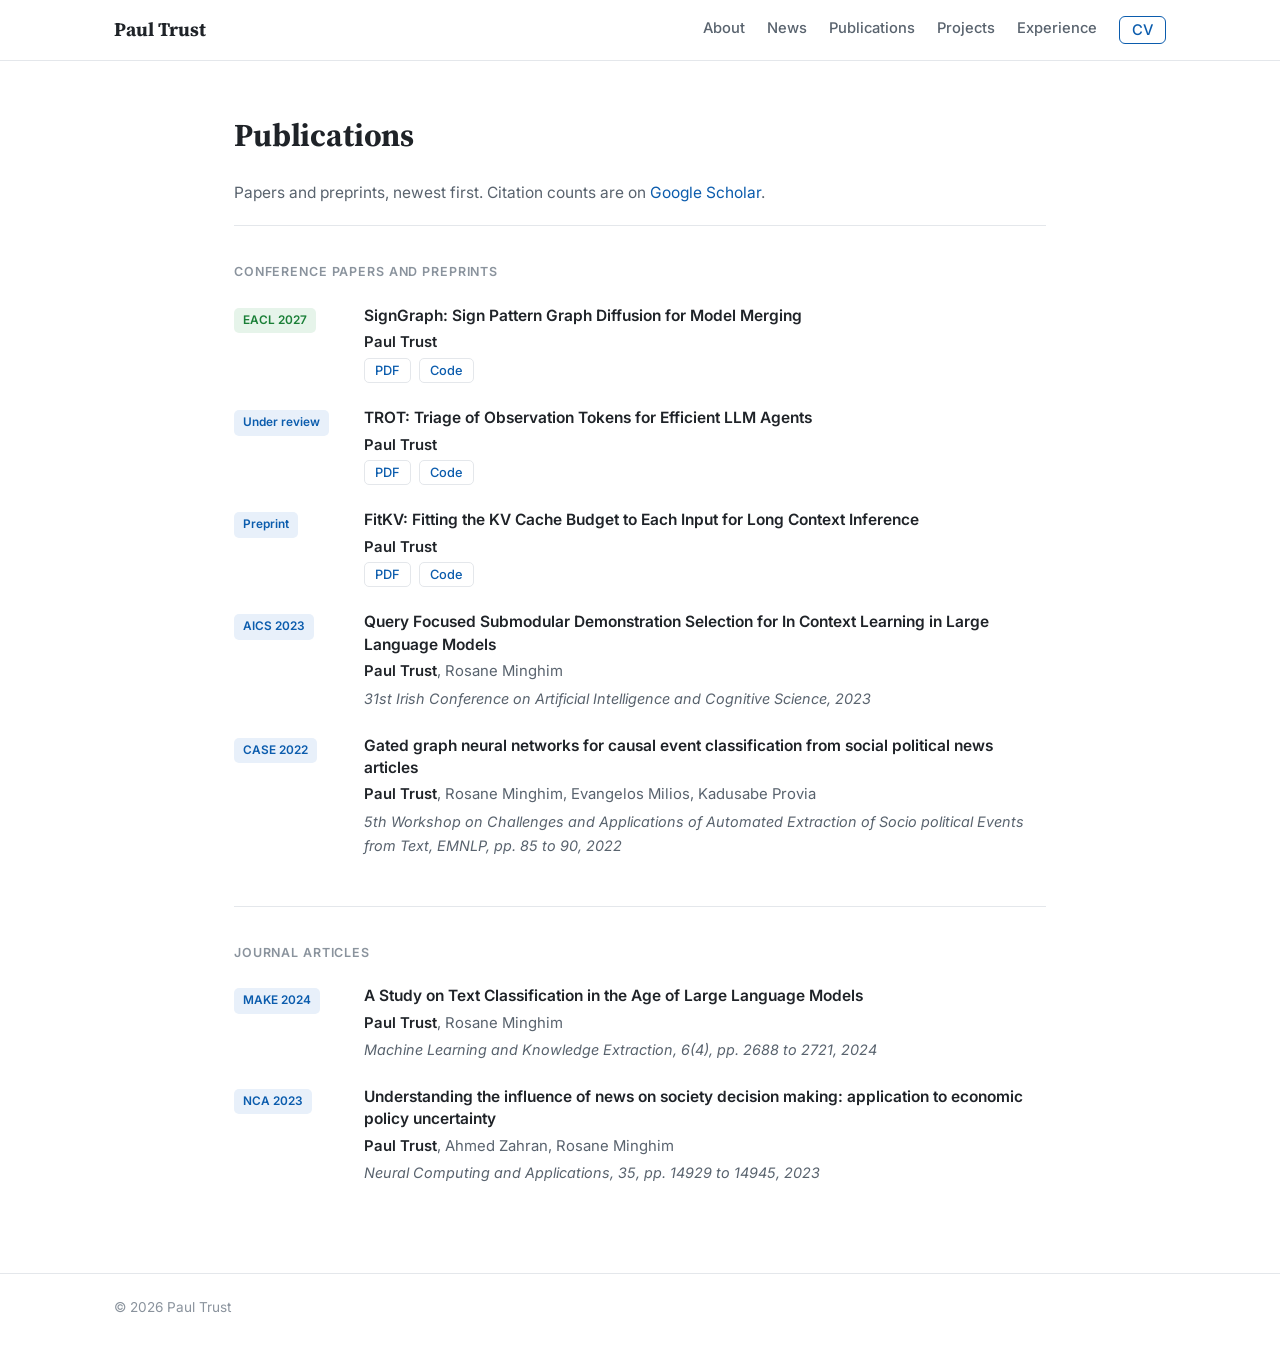
==== publications.html @ 4a5a0015 "Add personal research website Co-Authored-By: Claude Opus 5.5 <noreply@anthropic.com>" ====
<!doctype html>
<html lang="en">
<head>
<meta charset="utf-8">
<meta name="viewport" content="width=device-width, initial-scale=1">
<title>Publications | Paul Trust</title>
<meta name="description" content="Publications by Paul Trust, PhD.">
<link rel="preconnect" href="https://fonts.googleapis.com">
<link rel="preconnect" href="https://fonts.gstatic.com" crossorigin>
<link href="https://fonts.googleapis.com/css2?family=Inter:wght@400;500;600;700&family=Source+Serif+4:opsz,wght@8..60,600;8..60,700&display=swap" rel="stylesheet">
<link rel="stylesheet" href="style.css">
</head>
<body>

<header class="top">
  <div class="wrap top-inner">
    <a class="brand" href="index.html">Paul Trust</a>
    <nav class="menu">
      <a href="index.html#about">About</a>
      <a href="index.html#news">News</a>
      <a href="publications.html">Publications</a>
      <a href="index.html#projects">Projects</a>
      <a href="index.html#experience">Experience</a>
      <a class="menu-cv" target="_blank" rel="noopener" href="cv.pdf">CV</a>
    </nav>
  </div>
</header>

<div class="wrap" style="max-width:860px;padding-top:48px;padding-bottom:40px">
  <main class="content">

    <section class="page-head">
      <h2 style="font-size:2rem">Publications</h2>
      <p>Papers and preprints, newest first. Citation counts are on <a target="_blank" rel="noopener" href="https://scholar.google.com/scholar?q=author%3A%22Paul+Trust%22">Google Scholar</a>.</p>
    </section>

    <section>
      <h3>Conference papers and preprints</h3>
      <ol class="pubs">
        <li>
          <span class="venue-tag accept">EACL 2027</span>
          <div>
            <p class="pub-title">SignGraph: Sign Pattern Graph Diffusion for Model Merging</p>
            <p class="pub-authors"><strong>Paul Trust</strong></p>
            <p class="pub-links"><a target="_blank" rel="noopener" href="https://openreview.net/pdf?id=SV5VdwTd0q">PDF</a><a target="_blank" rel="noopener" href="https://github.com/paultrust26/signgraph">Code</a></p>
          </div>
        </li>
        <li>
          <span class="venue-tag">Under review</span>
          <div>
            <p class="pub-title">TROT: Triage of Observation Tokens for Efficient LLM Agents</p>
            <p class="pub-authors"><strong>Paul Trust</strong></p>
            <p class="pub-links"><a target="_blank" rel="noopener" href="https://openreview.net/pdf?id=OgkJ87Gu35">PDF</a><a target="_blank" rel="noopener" href="https://github.com/paultrust26/TROT">Code</a></p>
          </div>
        </li>
        <li>
          <span class="venue-tag">Preprint</span>
          <div>
            <p class="pub-title">FitKV: Fitting the KV Cache Budget to Each Input for Long Context Inference</p>
            <p class="pub-authors"><strong>Paul Trust</strong></p>
            <p class="pub-links"><a target="_blank" rel="noopener" href="papers/fitkv.pdf">PDF</a><a target="_blank" rel="noopener" href="https://github.com/paultrust26/FitKV">Code</a></p>
          </div>
        </li>
        <li>
          <span class="venue-tag">AICS 2023</span>
          <div>
            <p class="pub-title">Query Focused Submodular Demonstration Selection for In Context Learning in Large Language Models</p>
            <p class="pub-authors"><strong>Paul Trust</strong>, Rosane Minghim</p>
            <p class="pub-venue">31st Irish Conference on Artificial Intelligence and Cognitive Science, 2023</p>
          </div>
        </li>
        <li>
          <span class="venue-tag">CASE 2022</span>
          <div>
            <p class="pub-title">Gated graph neural networks for causal event classification from social political news articles</p>
            <p class="pub-authors"><strong>Paul Trust</strong>, Rosane Minghim, Evangelos Milios, Kadusabe Provia</p>
            <p class="pub-venue">5th Workshop on Challenges and Applications of Automated Extraction of Socio political Events from Text, EMNLP, pp. 85 to 90, 2022</p>
          </div>
        </li>
      </ol>
    </section>

    <section>
      <h3>Journal articles</h3>
      <ol class="pubs">
        <li>
          <span class="venue-tag">MAKE 2024</span>
          <div>
            <p class="pub-title">A Study on Text Classification in the Age of Large Language Models</p>
            <p class="pub-authors"><strong>Paul Trust</strong>, Rosane Minghim</p>
            <p class="pub-venue">Machine Learning and Knowledge Extraction, 6(4), pp. 2688 to 2721, 2024</p>
          </div>
        </li>
        <li>
          <span class="venue-tag">NCA 2023</span>
          <div>
            <p class="pub-title">Understanding the influence of news on society decision making: application to economic policy uncertainty</p>
            <p class="pub-authors"><strong>Paul Trust</strong>, Ahmed Zahran, Rosane Minghim</p>
            <p class="pub-venue">Neural Computing and Applications, 35, pp. 14929 to 14945, 2023</p>
          </div>
        </li>
      </ol>
    </section>

  </main>
</div>

<footer class="foot">
  <div class="wrap">&copy; 2026 Paul Trust</div>
</footer>

</body>
</html>
---- style.css ----
:root {
  --bg: #ffffff;
  --surface: #f7f8fa;
  --text: #1f2328;
  --muted: #59636e;
  --faint: #8a939d;
  --accent: #0b5cad;
  --accent-soft: #e8f0fa;
  --ok: #1a7f37;
  --ok-soft: #e6f4ea;
  --rule: #e4e7eb;
}
@media (prefers-color-scheme: dark) {
  :root:not([data-theme="light"]) {
    --bg: #0f1115;
    --surface: #171a20;
    --text: #e6e8eb;
    --muted: #a3acb6;
    --faint: #7c8590;
    --accent: #79b0ff;
    --accent-soft: #1a2638;
    --ok: #5fd37c;
    --ok-soft: #15291c;
    --rule: #272b33;
  }
}
:root[data-theme="dark"] {
  --bg: #0f1115;
  --surface: #171a20;
  --text: #e6e8eb;
  --muted: #a3acb6;
  --faint: #7c8590;
  --accent: #79b0ff;
  --accent-soft: #1a2638;
  --ok: #5fd37c;
  --ok-soft: #15291c;
  --rule: #272b33;
}

* { box-sizing: border-box; }
html { scroll-behavior: smooth; scroll-padding-top: 72px; }
body {
  margin: 0;
  background: var(--bg);
  color: var(--text);
  font-family: Inter, system-ui, -apple-system, "Segoe UI", Roboto, Arial, sans-serif;
  font-size: 15.5px;
  line-height: 1.65;
  -webkit-font-smoothing: antialiased;
}
a { color: var(--accent); text-decoration: none; }
a:hover { text-decoration: underline; text-underline-offset: 2px; }
p { margin: 0 0 12px; }
ul, ol { margin: 0; padding: 0; list-style: none; }

.wrap { max-width: 1100px; margin: 0 auto; padding: 0 24px; }

/* top bar */
.top {
  position: sticky;
  top: 0;
  z-index: 10;
  background: color-mix(in srgb, var(--bg) 92%, transparent);
  backdrop-filter: blur(8px);
  border-bottom: 1px solid var(--rule);
}
.top-inner {
  display: flex;
  flex-wrap: wrap;
  justify-content: space-between;
  align-items: center;
  gap: 8px 24px;
  min-height: 60px;
  padding-top: 10px;
  padding-bottom: 10px;
}
.brand {
  font-family: "Source Serif 4", Georgia, serif;
  font-weight: 700;
  font-size: 1.2rem;
  color: var(--text);
}
.brand:hover { text-decoration: none; }
.menu { display: flex; flex-wrap: wrap; gap: 4px 22px; font-size: 0.92rem; font-weight: 500; }
.menu a { color: var(--muted); }
.menu a:hover { color: var(--accent); text-decoration: none; }
.menu .menu-cv {
  color: var(--accent);
  border: 1px solid var(--accent);
  border-radius: 6px;
  padding: 1px 12px;
}
.menu .menu-cv:hover { background: var(--accent); color: var(--bg); }

/* two column layout */
.layout {
  display: grid;
  grid-template-columns: 260px minmax(0, 1fr);
  gap: 56px;
  padding-top: 48px;
  padding-bottom: 40px;
}
.profile { position: sticky; top: 96px; align-self: start; }
.photo {
  display: block;
  width: 200px;
  height: 200px;
  border-radius: 50%;
  object-fit: cover;
  border: 1px solid var(--rule);
  margin-bottom: 20px;
}
.profile h1 {
  font-family: "Source Serif 4", Georgia, serif;
  font-size: 1.75rem;
  line-height: 1.2;
  margin: 0 0 8px;
}
.profile-role { font-weight: 600; margin: 0; }
.profile-org { margin: 0; color: var(--muted); }
.profile-loc { margin: 0 0 18px; color: var(--faint); font-size: 0.92rem; }
.profile-links {
  border-top: 1px solid var(--rule);
  padding-top: 14px;
  font-size: 0.92rem;
}
.profile-links li { padding: 3px 0; word-break: break-word; }

/* sections */
.content section { padding-bottom: 36px; margin-bottom: 36px; border-bottom: 1px solid var(--rule); }
.content section:last-child { border-bottom: none; margin-bottom: 0; }
h2 {
  font-family: "Source Serif 4", Georgia, serif;
  font-size: 1.5rem;
  font-weight: 700;
  margin: 0 0 18px;
  letter-spacing: -0.005em;
}
h3 {
  font-size: 0.78rem;
  font-weight: 600;
  text-transform: uppercase;
  letter-spacing: 0.07em;
  color: var(--faint);
  margin: 0 0 10px;
}
#about p { max-width: 70ch; }

.interests {
  display: grid;
  grid-template-columns: 1fr 1fr;
  gap: 24px;
  margin-top: 22px;
  padding: 18px 20px;
  background: var(--surface);
  border: 1px solid var(--rule);
  border-radius: 10px;
}
.interests li { padding: 2px 0; font-size: 0.94rem; }
.interests ul:not(.edu) li::before { content: "\2022"; color: var(--accent); margin-right: 8px; }
.edu li { display: flex; flex-direction: column; margin-bottom: 6px; }
.edu span { color: var(--muted); font-size: 0.9rem; }

/* news */
.news li {
  display: grid;
  grid-template-columns: 56px 1fr;
  gap: 16px;
  padding: 9px 0;
  border-bottom: 1px solid var(--rule);
  font-size: 0.95rem;
}
.news li:last-child { border-bottom: none; }
.news .date { color: var(--faint); font-variant-numeric: tabular-nums; font-weight: 500; }
.pill {
  display: inline-block;
  font-size: 0.72rem;
  font-weight: 600;
  text-transform: uppercase;
  letter-spacing: 0.05em;
  padding: 1px 8px;
  border-radius: 4px;
  margin-right: 6px;
  vertical-align: 1px;
}
.pill-accept { background: var(--ok-soft); color: var(--ok); }

/* publications */
.pubs li {
  display: grid;
  grid-template-columns: 112px 1fr;
  gap: 18px;
  padding: 12px 0;
}
.venue-tag {
  align-self: start;
  justify-self: start;
  margin-top: 3px;
  font-size: 0.74rem;
  font-weight: 600;
  padding: 3px 9px;
  border-radius: 5px;
  background: var(--accent-soft);
  color: var(--accent);
  white-space: nowrap;
}
.venue-tag.accept { background: var(--ok-soft); color: var(--ok); }
.pub-title { font-weight: 600; margin: 0 0 3px; line-height: 1.45; }
.pub-authors { color: var(--muted); font-size: 0.93rem; margin: 0 0 3px; }
.pub-authors strong { color: var(--text); font-weight: 600; }
.pub-venue { color: var(--muted); font-size: 0.9rem; font-style: italic; margin: 0; }
.pub-links { margin: 0; display: flex; gap: 8px; }
.pub-links a {
  font-size: 0.8rem;
  font-weight: 500;
  border: 1px solid var(--rule);
  border-radius: 5px;
  padding: 1px 10px;
}
.pub-links a:hover { border-color: var(--accent); text-decoration: none; }
.more { margin: 14px 0 0; font-size: 0.93rem; font-weight: 500; }
.sep { color: var(--rule); margin: 0 8px; }

/* projects */
.group { margin-bottom: 22px; }
.group:last-child { margin-bottom: 0; }
.cards { display: grid; grid-template-columns: repeat(auto-fill, minmax(250px, 1fr)); gap: 12px; }
a.card {
  display: flex;
  flex-direction: column;
  gap: 6px;
  padding: 16px 18px;
  border: 1px solid var(--rule);
  border-radius: 10px;
  background: var(--surface);
  color: var(--text);
  transition: border-color 0.15s, transform 0.15s;
}
a.card:hover { border-color: var(--accent); transform: translateY(-1px); text-decoration: none; }
.card-name { font-weight: 650; font-size: 1.02rem; }
.card-desc { font-size: 0.9rem; color: var(--muted); line-height: 1.5; flex: 1; }
.card-link { font-size: 0.8rem; color: var(--accent); }

/* experience */
.timeline li {
  display: grid;
  grid-template-columns: 112px 1fr;
  gap: 18px;
  padding: 7px 0;
  font-size: 0.95rem;
}
.t-when { color: var(--faint); font-variant-numeric: tabular-nums; font-size: 0.88rem; padding-top: 1px; }

.foot { border-top: 1px solid var(--rule); padding: 22px 0 30px; color: var(--faint); font-size: 0.85rem; }

/* publications page */
.page-head { padding-bottom: 8px !important; }
.page-head p { color: var(--muted); }

@media (max-width: 860px) {
  .layout { grid-template-columns: 1fr; gap: 32px; padding-top: 32px; }
  .profile { position: static; text-align: center; }
  .photo { width: 150px; height: 150px; margin: 0 auto 16px; }
  .profile-links { display: flex; flex-wrap: wrap; justify-content: center; gap: 4px 16px; }
}
@media (max-width: 560px) {
  .wrap { padding: 0 16px; }
  .menu { gap: 2px 14px; }
  .interests { grid-template-columns: 1fr; }
  .pubs li, .timeline li { grid-template-columns: 1fr; gap: 4px; }
  .news li { grid-template-columns: 44px 1fr; gap: 10px; }
}
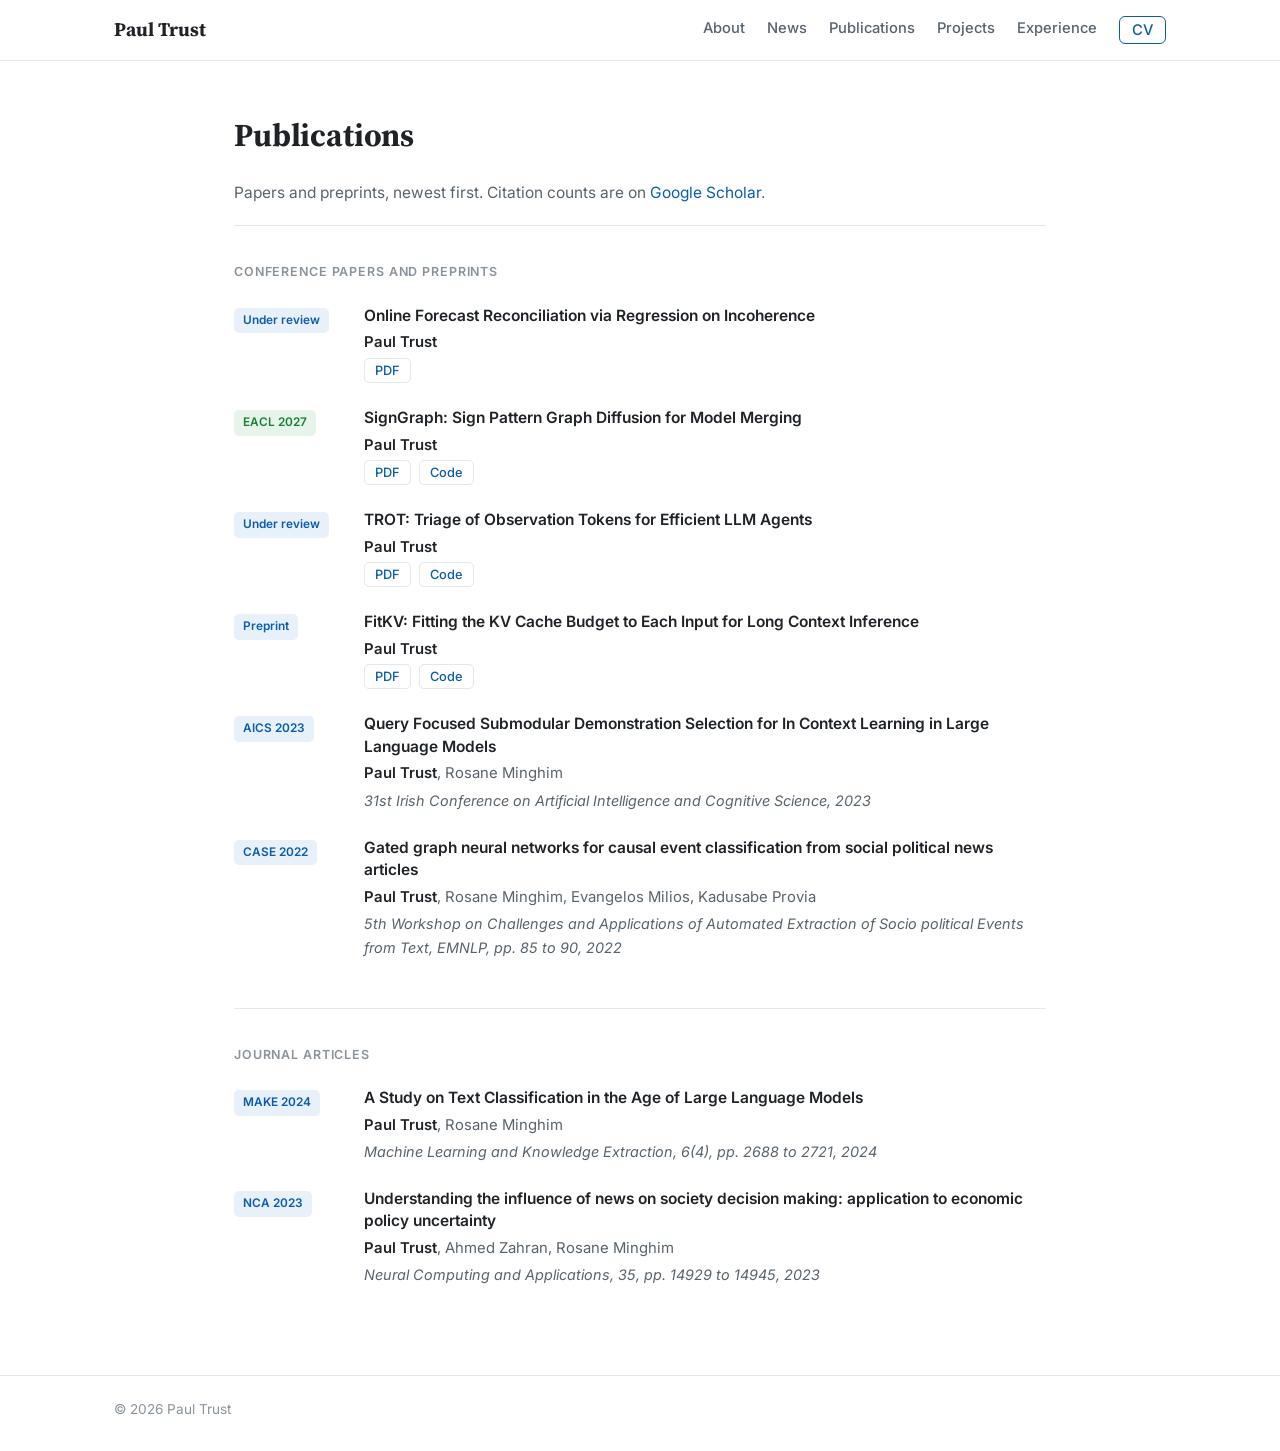
==== commit 4ac557ca: "List OIR paper on publications pages Co-Authored-By: Claude Haiku 5.5 <noreply@anthropic.com>" ====
--- a/publications.html
+++ b/publications.html
@@ -37,6 +37,14 @@
     <section>
       <h3>Conference papers and preprints</h3>
       <ol class="pubs">
+        <li>
+          <span class="venue-tag">Under review</span>
+          <div>
+            <p class="pub-title">Online Forecast Reconciliation via Regression on Incoherence</p>
+            <p class="pub-authors"><strong>Paul Trust</strong></p>
+            <p class="pub-links"><a target="_blank" rel="noopener" href="papers/omdr.pdf">PDF</a></p>
+          </div>
+        </li>
         <li>
           <span class="venue-tag accept">EACL 2027</span>
           <div>
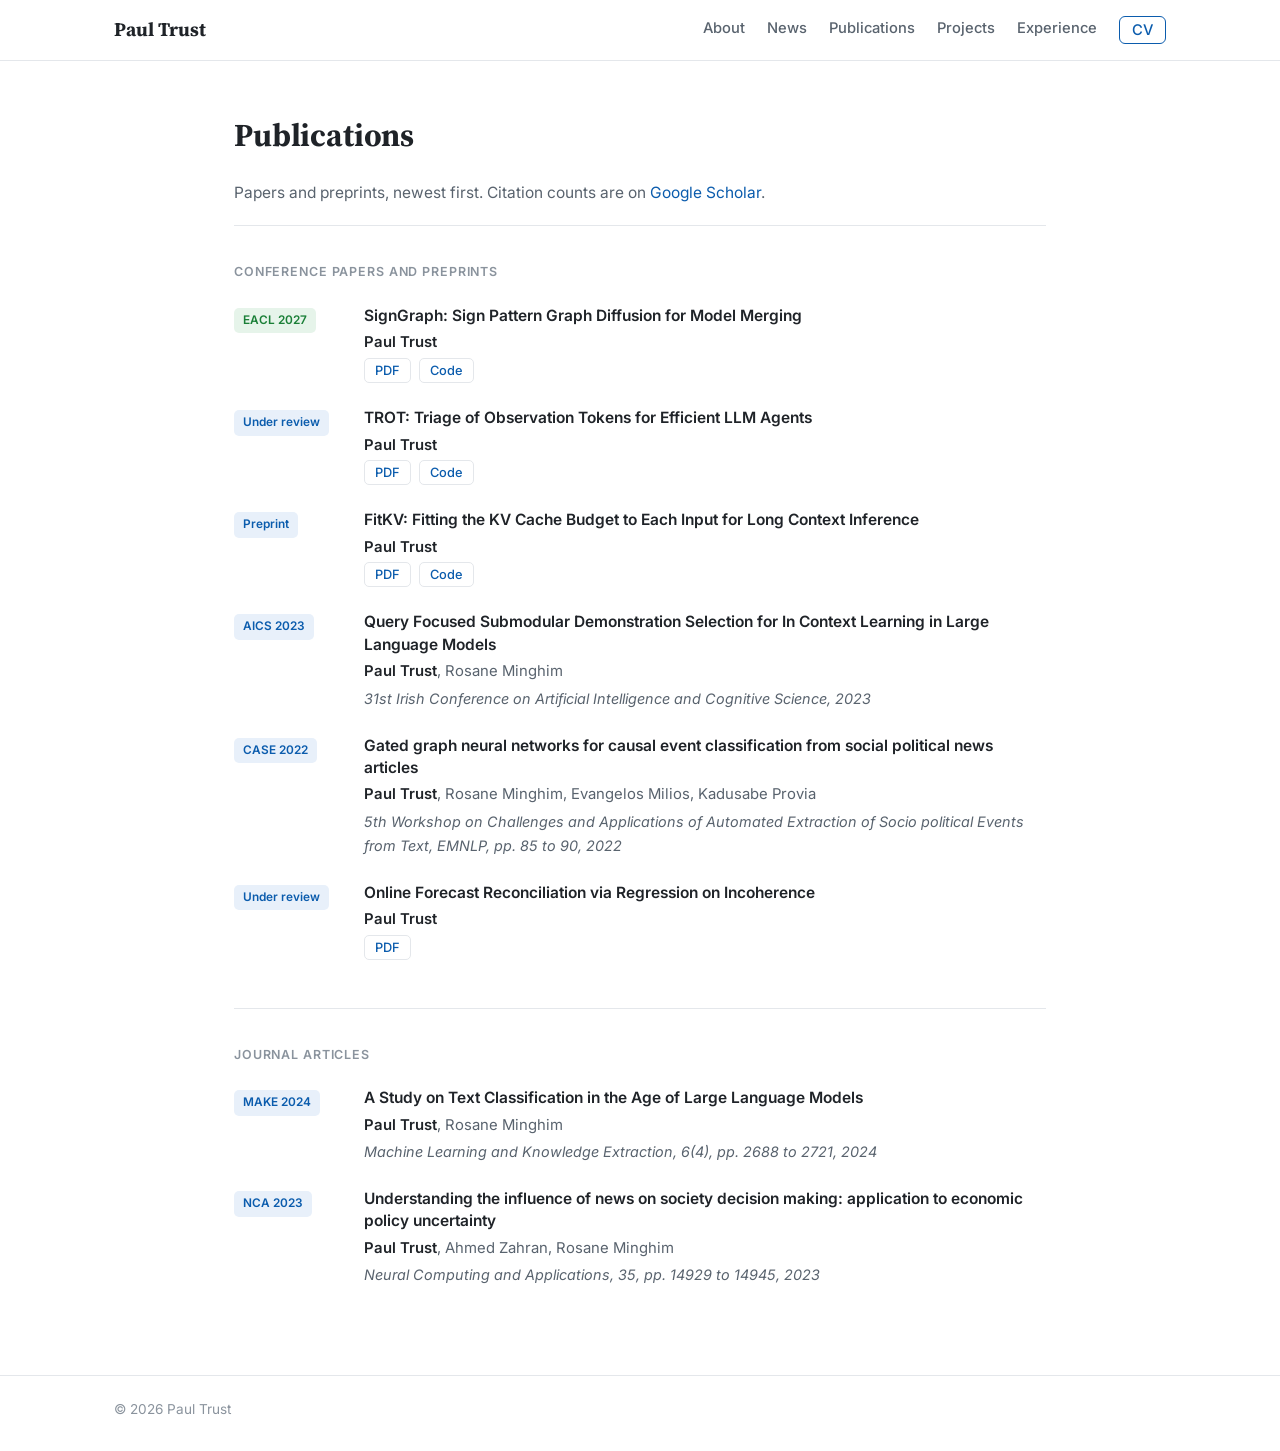
==== commit 42accdee: "Move OIR paper to end of publication lists Co-Authored-By: Claude Haiku 5.5 <noreply@anthropic.com>" ====
--- a/publications.html
+++ b/publications.html
@@ -38,14 +38,6 @@
       <h3>Conference papers and preprints</h3>
       <ol class="pubs">
         <li>
-          <span class="venue-tag">Under review</span>
-          <div>
-            <p class="pub-title">Online Forecast Reconciliation via Regression on Incoherence</p>
-            <p class="pub-authors"><strong>Paul Trust</strong></p>
-            <p class="pub-links"><a target="_blank" rel="noopener" href="papers/omdr.pdf">PDF</a></p>
-          </div>
-        </li>
-        <li>
           <span class="venue-tag accept">EACL 2027</span>
           <div>
             <p class="pub-title">SignGraph: Sign Pattern Graph Diffusion for Model Merging</p>
@@ -85,7 +77,15 @@
             <p class="pub-venue">5th Workshop on Challenges and Applications of Automated Extraction of Socio political Events from Text, EMNLP, pp. 85 to 90, 2022</p>
           </div>
         </li>
-      </ol>
+              <li>
+          <span class="venue-tag">Under review</span>
+          <div>
+            <p class="pub-title">Online Forecast Reconciliation via Regression on Incoherence</p>
+            <p class="pub-authors"><strong>Paul Trust</strong></p>
+            <p class="pub-links"><a target="_blank" rel="noopener" href="papers/omdr.pdf">PDF</a></p>
+          </div>
+        </li>
+</ol>
     </section>
 
     <section>
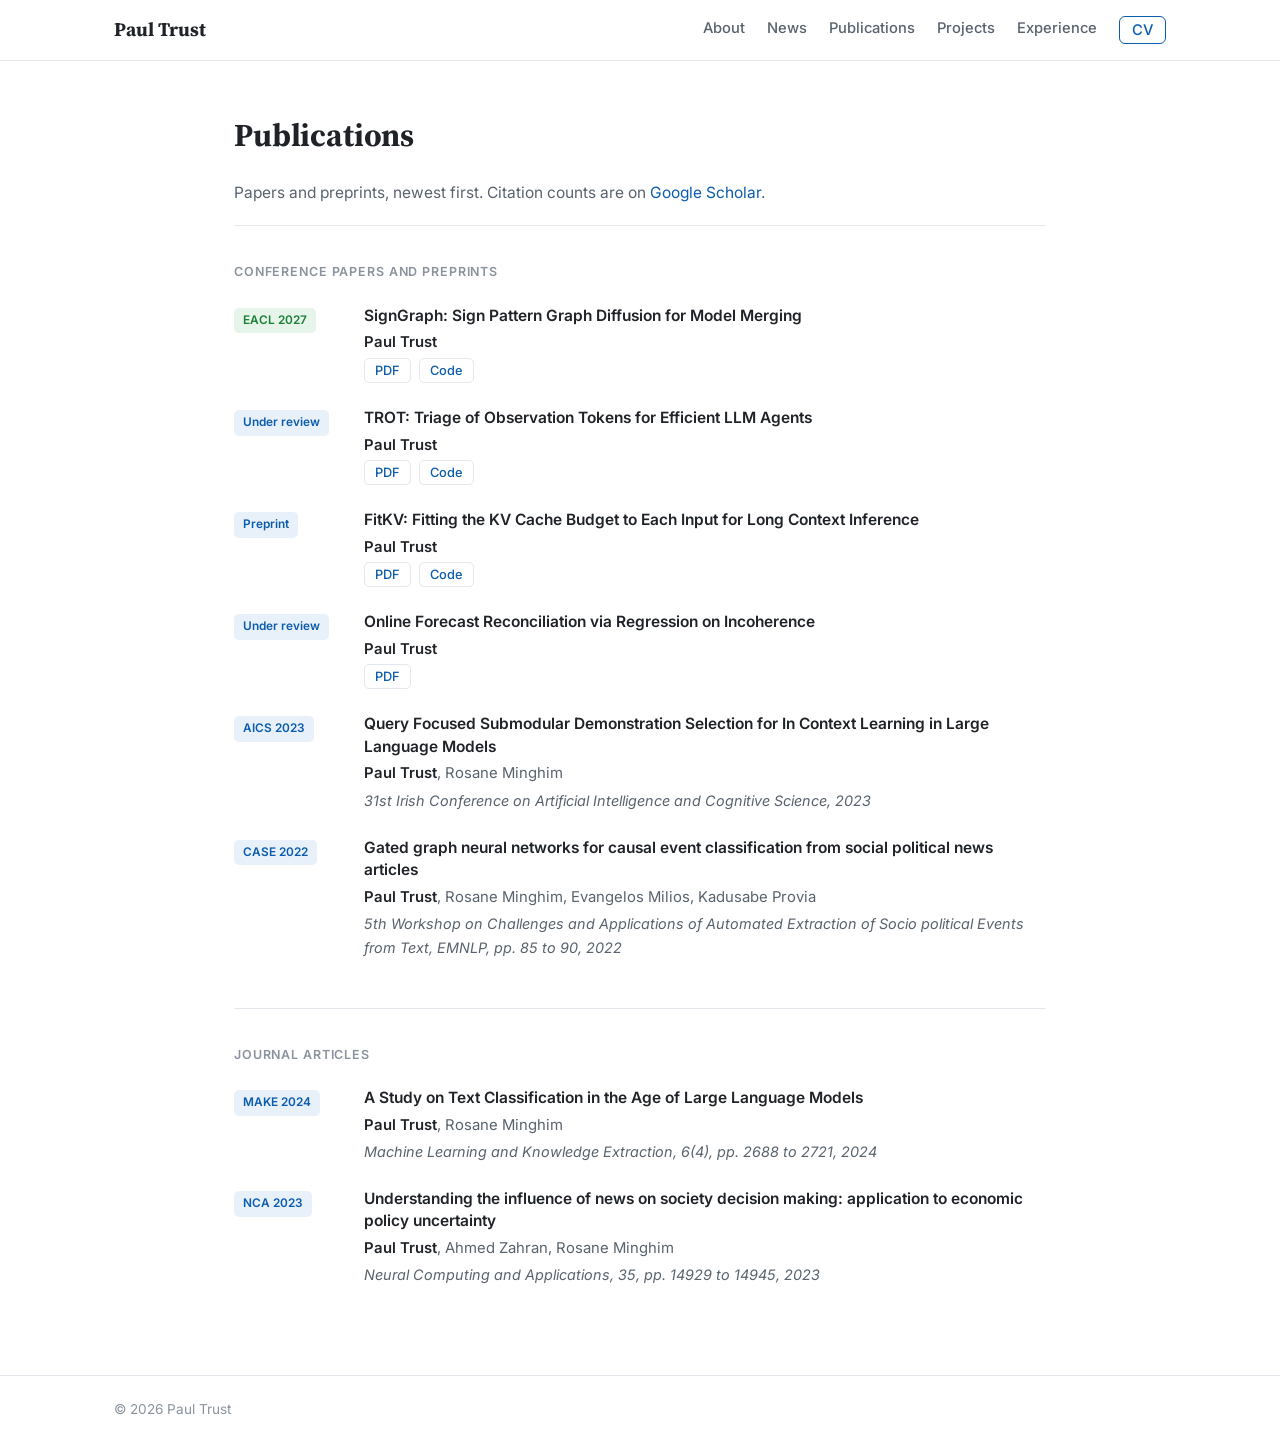
==== commit b1d71fb3: "Place OIR paper right after FitKV Co-Authored-By: Claude Haiku 5.5 <noreply@anthropic.com>" ====
--- a/publications.html
+++ b/publications.html
@@ -62,6 +62,14 @@
           </div>
         </li>
         <li>
+          <span class="venue-tag">Under review</span>
+          <div>
+            <p class="pub-title">Online Forecast Reconciliation via Regression on Incoherence</p>
+            <p class="pub-authors"><strong>Paul Trust</strong></p>
+            <p class="pub-links"><a target="_blank" rel="noopener" href="papers/omdr.pdf">PDF</a></p>
+          </div>
+        </li>
+        <li>
           <span class="venue-tag">AICS 2023</span>
           <div>
             <p class="pub-title">Query Focused Submodular Demonstration Selection for In Context Learning in Large Language Models</p>
@@ -77,15 +85,7 @@
             <p class="pub-venue">5th Workshop on Challenges and Applications of Automated Extraction of Socio political Events from Text, EMNLP, pp. 85 to 90, 2022</p>
           </div>
         </li>
-              <li>
-          <span class="venue-tag">Under review</span>
-          <div>
-            <p class="pub-title">Online Forecast Reconciliation via Regression on Incoherence</p>
-            <p class="pub-authors"><strong>Paul Trust</strong></p>
-            <p class="pub-links"><a target="_blank" rel="noopener" href="papers/omdr.pdf">PDF</a></p>
-          </div>
-        </li>
-</ol>
+      </ol>
     </section>
 
     <section>
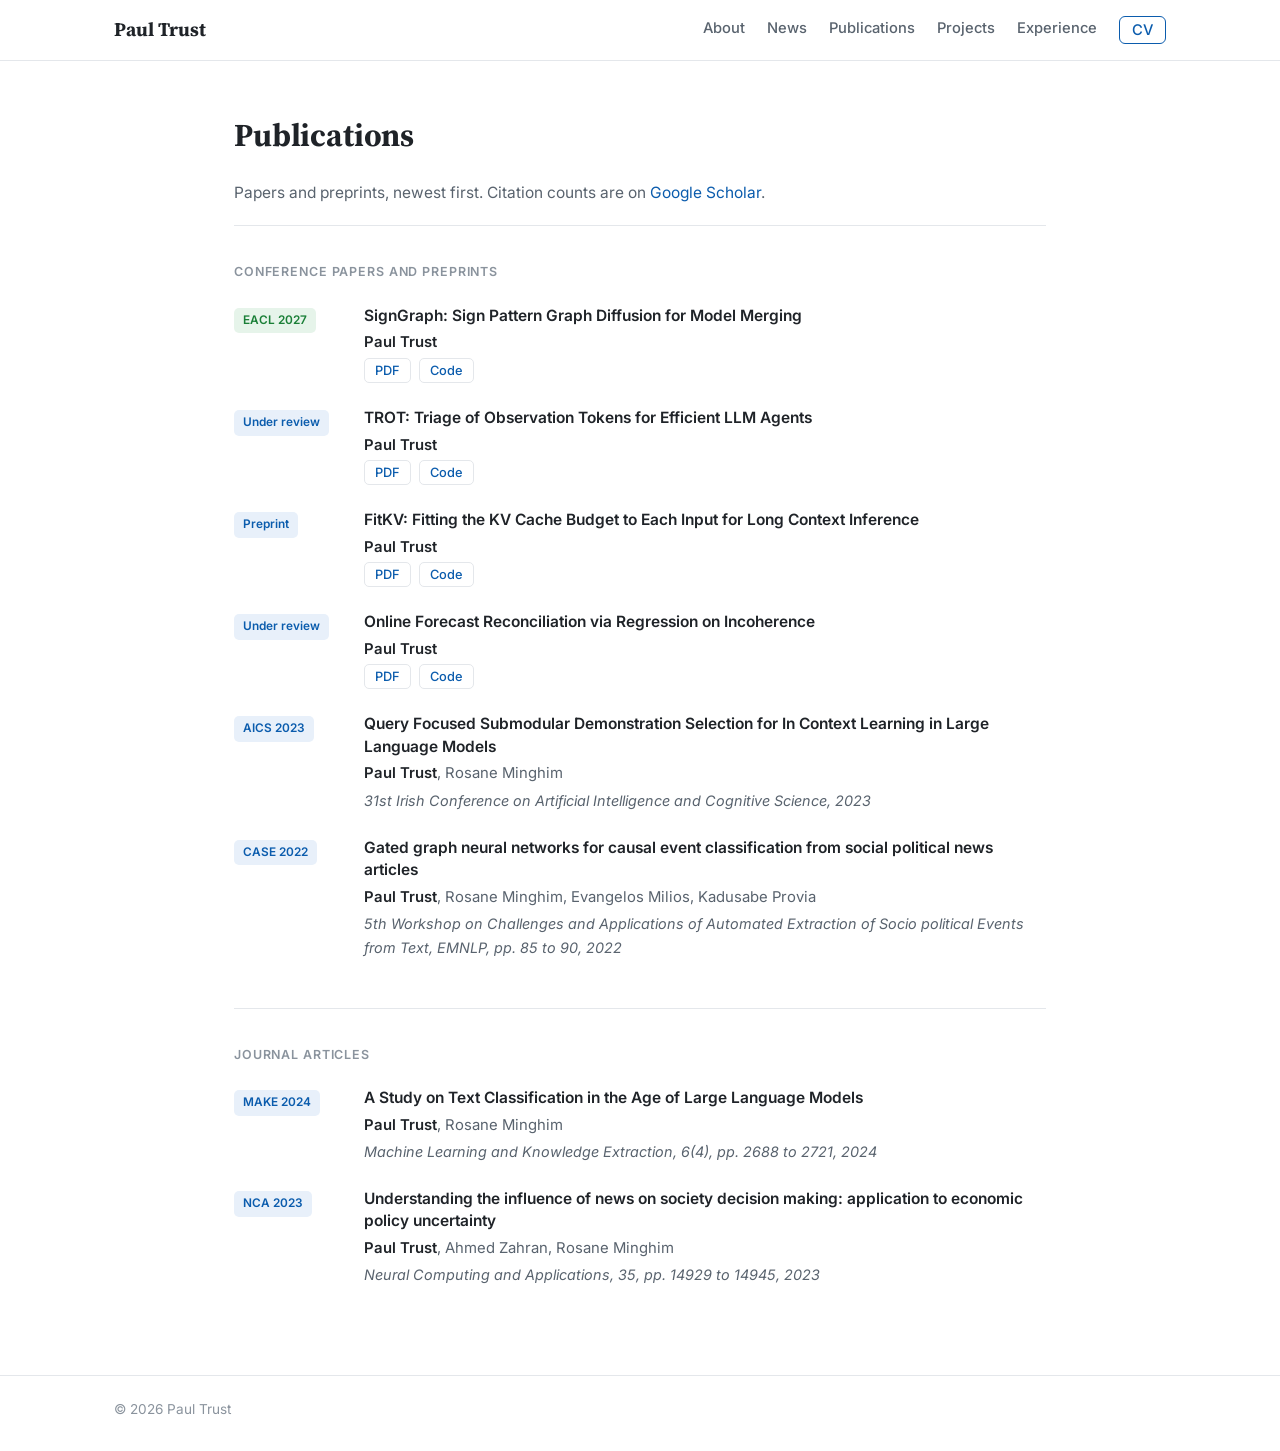
==== commit 9121636b: "Place OIR paper after FitKV and link its code" ====
--- a/publications.html
+++ b/publications.html
@@ -66,7 +66,7 @@
           <div>
             <p class="pub-title">Online Forecast Reconciliation via Regression on Incoherence</p>
             <p class="pub-authors"><strong>Paul Trust</strong></p>
-            <p class="pub-links"><a target="_blank" rel="noopener" href="papers/omdr.pdf">PDF</a></p>
+            <p class="pub-links"><a target="_blank" rel="noopener" href="papers/omdr.pdf">PDF</a><a target="_blank" rel="noopener" href="https://github.com/paultrust26/OIR">Code</a></p>
           </div>
         </li>
         <li>
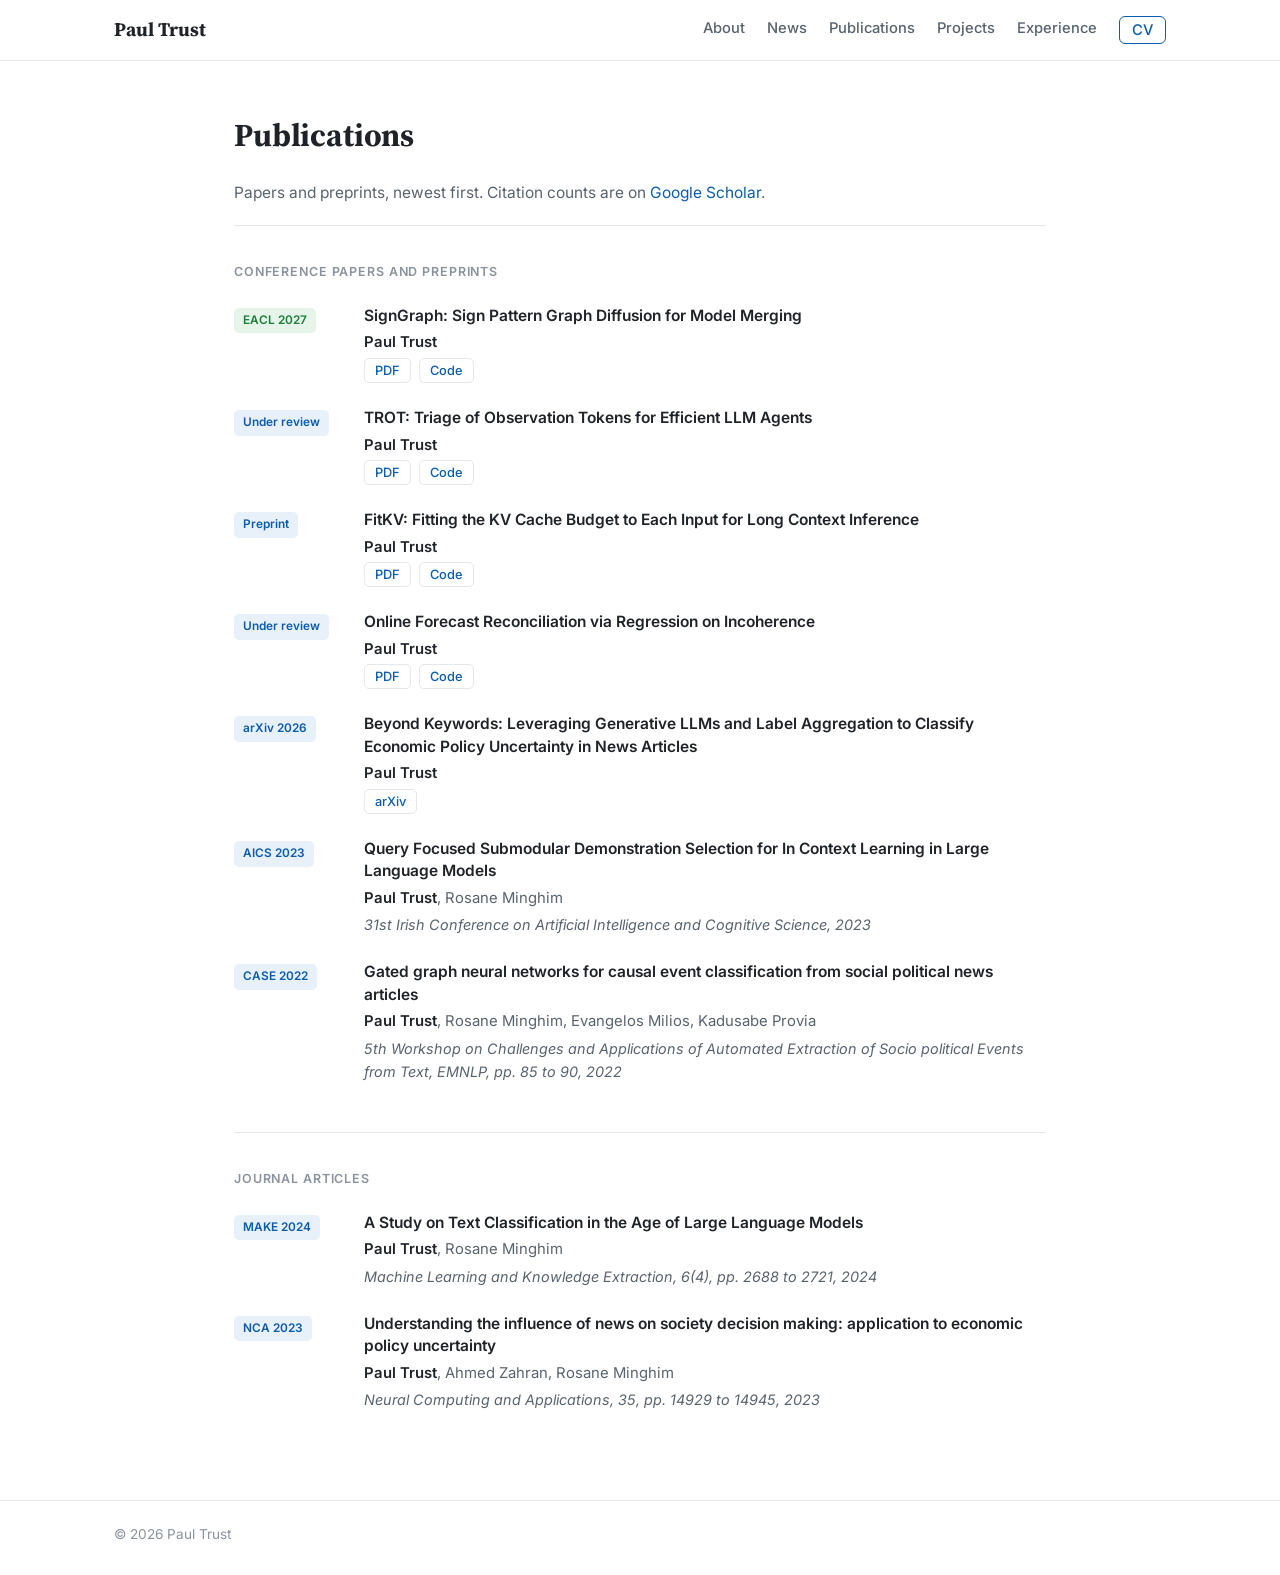
==== commit 3b98c260: "Add Beyond Keywords arXiv paper to publications" ====
--- a/publications.html
+++ b/publications.html
@@ -70,6 +70,14 @@
           </div>
         </li>
         <li>
+          <span class="venue-tag">arXiv 2026</span>
+          <div>
+            <p class="pub-title">Beyond Keywords: Leveraging Generative LLMs and Label Aggregation to Classify Economic Policy Uncertainty in News Articles</p>
+            <p class="pub-authors"><strong>Paul Trust</strong></p>
+            <p class="pub-links"><a target="_blank" rel="noopener" href="https://arxiv.org/abs/2609.35856">arXiv</a></p>
+          </div>
+        </li>
+        <li>
           <span class="venue-tag">AICS 2023</span>
           <div>
             <p class="pub-title">Query Focused Submodular Demonstration Selection for In Context Learning in Large Language Models</p>
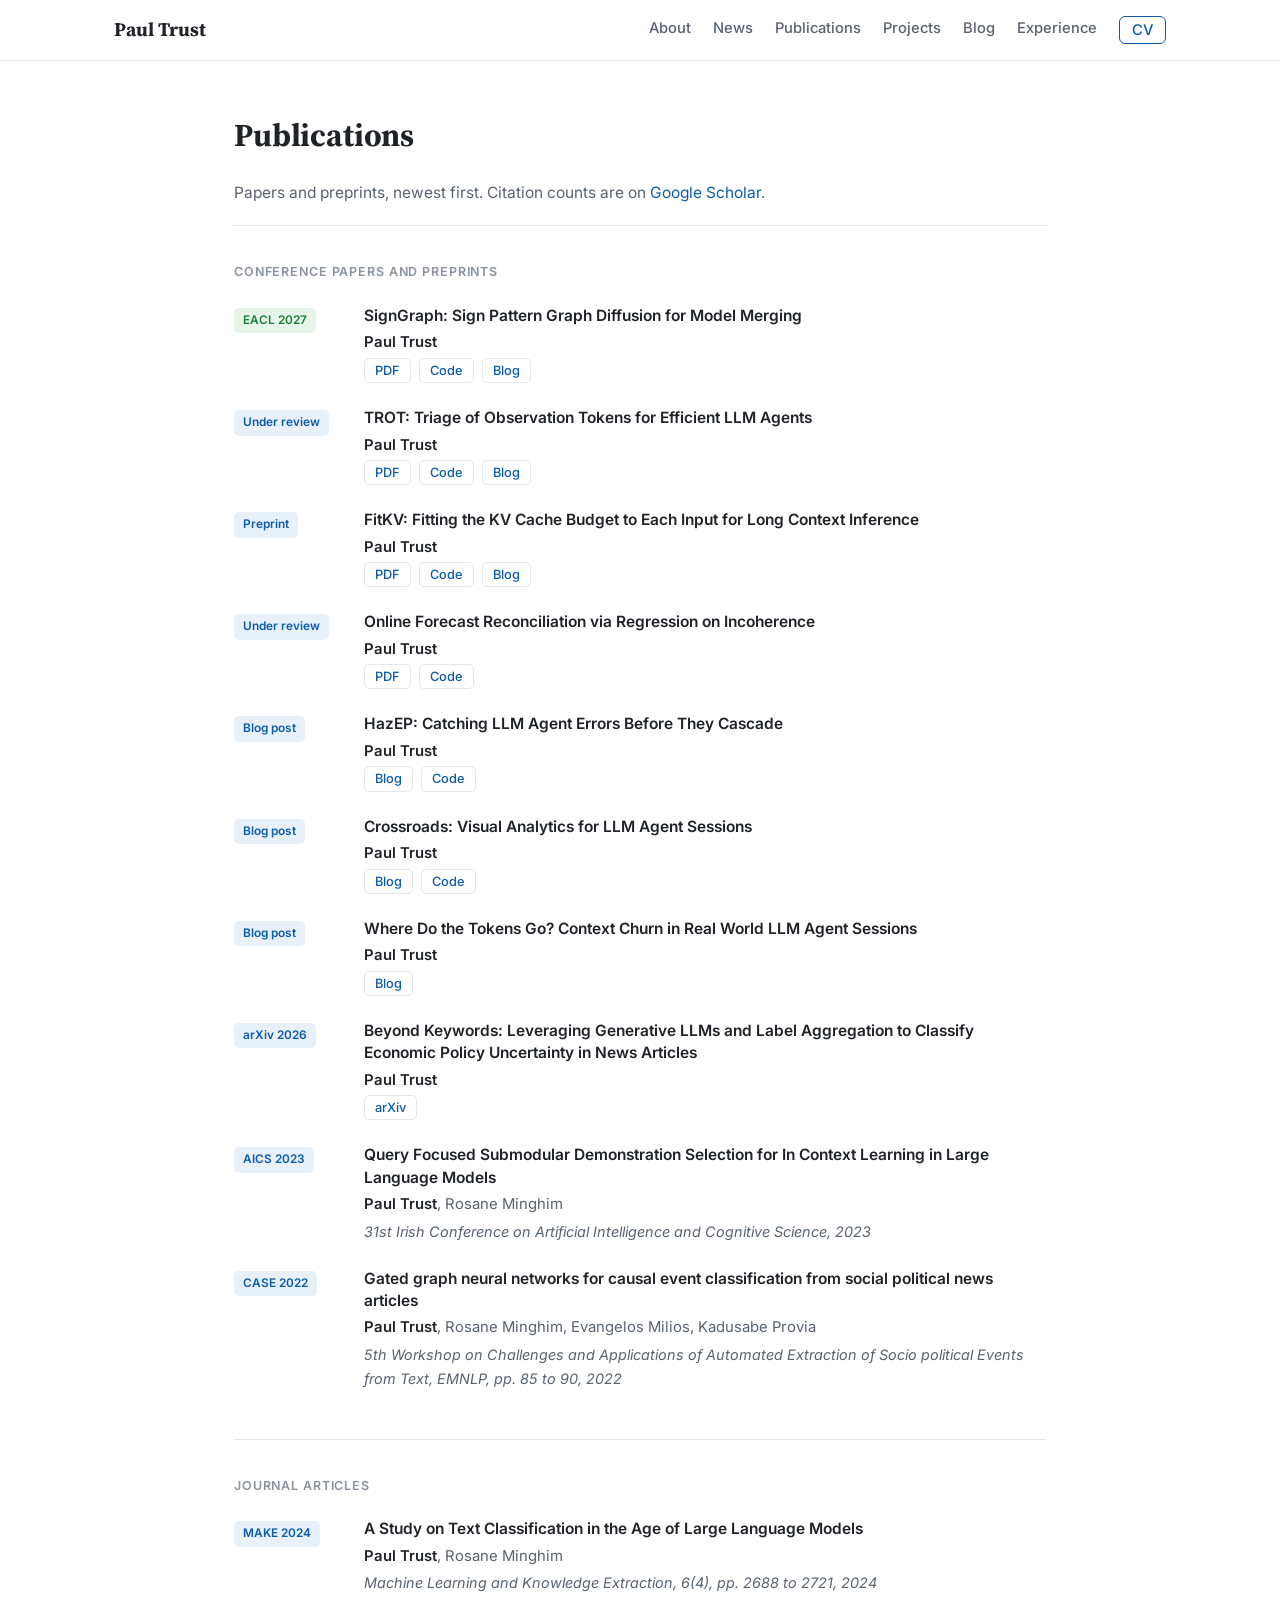
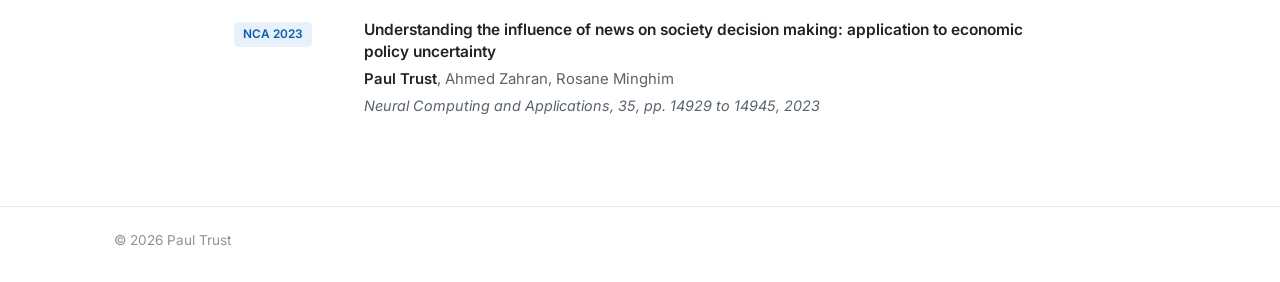
==== commit c1510847: "Add research blog and link posts from publications" ====
--- a/publications.html
+++ b/publications.html
@@ -20,6 +20,7 @@
       <a href="index.html#news">News</a>
       <a href="publications.html">Publications</a>
       <a href="index.html#projects">Projects</a>
+      <a href="blog.html">Blog</a>
       <a href="index.html#experience">Experience</a>
       <a class="menu-cv" target="_blank" rel="noopener" href="cv.pdf">CV</a>
     </nav>
@@ -42,7 +43,7 @@
           <div>
             <p class="pub-title">SignGraph: Sign Pattern Graph Diffusion for Model Merging</p>
             <p class="pub-authors"><strong>Paul Trust</strong></p>
-            <p class="pub-links"><a target="_blank" rel="noopener" href="https://openreview.net/pdf?id=SV5VdwTd0q">PDF</a><a target="_blank" rel="noopener" href="https://github.com/paultrust26/signgraph">Code</a></p>
+            <p class="pub-links"><a target="_blank" rel="noopener" href="https://openreview.net/pdf?id=SV5VdwTd0q">PDF</a><a target="_blank" rel="noopener" href="https://github.com/paultrust26/signgraph">Code</a><a href="blog/signgraph.html">Blog</a></p>
           </div>
         </li>
         <li>
@@ -50,7 +51,7 @@
           <div>
             <p class="pub-title">TROT: Triage of Observation Tokens for Efficient LLM Agents</p>
             <p class="pub-authors"><strong>Paul Trust</strong></p>
-            <p class="pub-links"><a target="_blank" rel="noopener" href="https://openreview.net/pdf?id=OgkJ87Gu35">PDF</a><a target="_blank" rel="noopener" href="https://github.com/paultrust26/TROT">Code</a></p>
+            <p class="pub-links"><a target="_blank" rel="noopener" href="https://openreview.net/pdf?id=OgkJ87Gu35">PDF</a><a target="_blank" rel="noopener" href="https://github.com/paultrust26/TROT">Code</a><a href="blog/trot.html">Blog</a></p>
           </div>
         </li>
         <li>
@@ -58,7 +59,7 @@
           <div>
             <p class="pub-title">FitKV: Fitting the KV Cache Budget to Each Input for Long Context Inference</p>
             <p class="pub-authors"><strong>Paul Trust</strong></p>
-            <p class="pub-links"><a target="_blank" rel="noopener" href="papers/fitkv.pdf">PDF</a><a target="_blank" rel="noopener" href="https://github.com/paultrust26/FitKV">Code</a></p>
+            <p class="pub-links"><a target="_blank" rel="noopener" href="papers/fitkv.pdf">PDF</a><a target="_blank" rel="noopener" href="https://github.com/paultrust26/FitKV">Code</a><a href="blog/fitkv.html">Blog</a></p>
           </div>
         </li>
         <li>
@@ -67,6 +68,30 @@
             <p class="pub-title">Online Forecast Reconciliation via Regression on Incoherence</p>
             <p class="pub-authors"><strong>Paul Trust</strong></p>
             <p class="pub-links"><a target="_blank" rel="noopener" href="papers/omdr.pdf">PDF</a><a target="_blank" rel="noopener" href="https://github.com/paultrust26/OIR">Code</a></p>
+          </div>
+        </li>
+        <li>
+          <span class="venue-tag">Blog post</span>
+          <div>
+            <p class="pub-title">HazEP: Catching LLM Agent Errors Before They Cascade</p>
+            <p class="pub-authors"><strong>Paul Trust</strong></p>
+            <p class="pub-links"><a href="blog/hazep.html">Blog</a><a target="_blank" rel="noopener" href="https://github.com/paultrust26/HazEP">Code</a></p>
+          </div>
+        </li>
+        <li>
+          <span class="venue-tag">Blog post</span>
+          <div>
+            <p class="pub-title">Crossroads: Visual Analytics for LLM Agent Sessions</p>
+            <p class="pub-authors"><strong>Paul Trust</strong></p>
+            <p class="pub-links"><a href="blog/crossroads.html">Blog</a><a target="_blank" rel="noopener" href="https://github.com/paultrust26/crossroads">Code</a></p>
+          </div>
+        </li>
+        <li>
+          <span class="venue-tag">Blog post</span>
+          <div>
+            <p class="pub-title">Where Do the Tokens Go? Context Churn in Real World LLM Agent Sessions</p>
+            <p class="pub-authors"><strong>Paul Trust</strong></p>
+            <p class="pub-links"><a href="blog/context-churn.html">Blog</a></p>
           </div>
         </li>
         <li>
--- a/style.css
+++ b/style.css
@@ -270,3 +270,218 @@
   .pubs li, .timeline li { grid-template-columns: 1fr; gap: 4px; }
   .news li { grid-template-columns: 44px 1fr; gap: 10px; }
 }
+
+/* blog */
+.narrow { max-width: 760px; padding-top: 48px; padding-bottom: 40px; }
+.page-title { font-size: 2rem; }
+.post-list li { margin-bottom: 16px; }
+a.post-card {
+  display: grid;
+  grid-template-columns: 200px 1fr;
+  gap: 20px;
+  align-items: center;
+  padding: 14px;
+  border: 1px solid var(--rule);
+  border-radius: 10px;
+  color: var(--text);
+  transition: border-color 0.15s;
+}
+a.post-card:hover { border-color: var(--accent); text-decoration: none; }
+a.post-card img {
+  width: 100%;
+  aspect-ratio: 16 / 10;
+  object-fit: cover;
+  object-position: top left;
+  border-radius: 6px;
+  border: 1px solid var(--rule);
+  background: #fff;
+}
+.post-card div { display: flex; flex-direction: column; gap: 4px; }
+.post-meta { color: var(--faint); font-size: 0.82rem; font-weight: 500; text-transform: uppercase; letter-spacing: 0.05em; margin: 0; }
+.post-title { font-family: "Source Serif 4", Georgia, serif; font-weight: 700; font-size: 1.2rem; line-height: 1.3; }
+.post-desc { color: var(--muted); font-size: 0.93rem; }
+
+.post .back { font-size: 0.9rem; margin-bottom: 24px; }
+.post-h1 {
+  font-family: "Source Serif 4", Georgia, serif;
+  font-size: clamp(1.8rem, 5vw, 2.4rem);
+  line-height: 1.2;
+  margin: 6px 0 14px;
+}
+.lede { font-size: 1.1rem; color: var(--muted); max-width: none !important; }
+.post-links { margin-bottom: 26px; font-weight: 500; }
+.post p { max-width: none; }
+.post-h3 {
+  font-family: "Source Serif 4", Georgia, serif;
+  font-size: 1.3rem;
+  font-weight: 700;
+  text-transform: none;
+  letter-spacing: 0;
+  color: var(--text);
+  margin: 30px 0 10px;
+}
+.post-ul { list-style: disc; padding-left: 22px; margin: 0 0 12px; }
+.post-ul li { margin-bottom: 6px; }
+figure { margin: 8px 0 24px; }
+figure img { width: 100%; border: 1px solid var(--rule); border-radius: 8px; background: #fff; }
+figcaption { color: var(--muted); font-size: 0.86rem; margin-top: 8px; line-height: 1.5; }
+pre {
+  background: var(--surface);
+  border: 1px solid var(--rule);
+  border-radius: 8px;
+  padding: 14px 16px;
+  overflow-x: auto;
+  font-size: 0.85rem;
+}
+code { font-family: ui-monospace, SFMono-Regular, Menlo, monospace; font-size: 0.9em; }
+@media (max-width: 560px) {
+  a.post-card { grid-template-columns: 1fr; }
+}
+
+/* blog posts, distill style */
+.article { max-width: 760px; margin: 0 auto; padding: 48px 24px 40px; }
+.article p, .article li { font-size: 1.06rem; line-height: 1.75; }
+.kicker-title {
+  font-family: Inter, system-ui, sans-serif;
+  font-weight: 300;
+  font-size: clamp(1.4rem, 4vw, 1.9rem);
+  color: var(--muted);
+  margin: 0 0 4px;
+  line-height: 1.25;
+}
+.main-title {
+  font-family: Inter, system-ui, sans-serif;
+  font-weight: 700;
+  font-size: clamp(2rem, 6vw, 2.9rem);
+  line-height: 1.12;
+  letter-spacing: -0.015em;
+  margin: 0 0 36px;
+}
+.meta-grid {
+  display: grid;
+  grid-template-columns: repeat(auto-fit, minmax(150px, 1fr));
+  gap: 16px;
+  padding-bottom: 26px;
+  margin-bottom: 30px;
+  border-bottom: 1px solid var(--rule);
+}
+.meta-grid h4 {
+  margin: 0 0 6px;
+  font-size: 0.75rem;
+  font-weight: 600;
+  letter-spacing: 0.08em;
+  text-transform: uppercase;
+  color: var(--text);
+}
+.meta-grid p { margin: 0; font-size: 0.95rem !important; color: var(--muted); }
+.meta-grid .author { color: var(--accent); }
+
+.tldr {
+  border: 1px solid var(--rule);
+  border-radius: 12px;
+  padding: 20px 22px 8px;
+  margin: 0 0 18px;
+}
+.label {
+  font-size: 0.75rem !important;
+  font-weight: 700;
+  letter-spacing: 0.08em;
+  text-transform: uppercase;
+  margin: 0 0 8px !important;
+}
+.highlights { display: grid; gap: 12px; margin: 0 0 40px; }
+.hl {
+  border: 1px solid var(--rule);
+  border-radius: 10px;
+  padding: 16px 20px;
+}
+.hl .q {
+  background: var(--surface);
+  border: 1px solid var(--rule);
+  border-radius: 999px;
+  padding: 8px 16px;
+  font-size: 0.95rem !important;
+  margin: 0 0 12px !important;
+}
+.hl .src { color: var(--ok); font-weight: 600; font-size: 0.9rem !important; margin: 0 0 4px !important; }
+.hl .big { margin: 0 !important; font-size: 0.95rem !important; }
+.hl .big strong { font-size: 1.7rem; margin-right: 8px; letter-spacing: -0.01em; }
+
+.article h2.sec {
+  font-family: Inter, system-ui, sans-serif;
+  font-weight: 300;
+  font-size: 1.85rem;
+  color: var(--text);
+  margin: 44px 0 18px;
+  padding-bottom: 10px;
+  border-bottom: 2px solid var(--accent-soft);
+}
+.exp-label { color: var(--ok); font-weight: 600; font-size: 0.85rem !important; margin: 32px 0 2px !important; }
+.article h3.exp {
+  font-family: Inter, system-ui, sans-serif;
+  font-size: 1.25rem;
+  font-weight: 600;
+  text-transform: none;
+  letter-spacing: 0;
+  color: var(--text);
+  margin: 0 0 12px;
+}
+.article ul.list, .article ol.list { list-style: disc; padding-left: 24px; margin: 0 0 14px; }
+.article ol.list { list-style: decimal; }
+.article ol.list li, .article ul.list li { margin-bottom: 8px; }
+.cite-ref {
+  color: var(--ok);
+  font-weight: 600;
+  font-size: 0.78em;
+  vertical-align: 0.15em;
+  margin-left: 2px;
+}
+.cite-ref:hover { text-decoration: none; }
+figure { margin: 10px 0 26px; }
+figure img { width: 100%; border: 1px solid var(--rule); border-radius: 8px; background: #fff; }
+figcaption { color: var(--muted); font-size: 0.88rem; margin-top: 8px; line-height: 1.55; }
+.table-wrap { overflow-x: auto; margin: 10px 0 20px; }
+.post-table { width: 100%; border-collapse: collapse; font-size: 0.92rem; }
+.post-table th, .post-table td { text-align: left; padding: 9px 10px; border-bottom: 1px solid var(--rule); vertical-align: top; }
+.post-table th { font-weight: 600; border-bottom: 2px solid var(--rule); }
+.post-table .num { font-variant-numeric: tabular-nums; font-weight: 600; white-space: nowrap; }
+.callout {
+  background: var(--surface);
+  border-left: 3px solid var(--accent);
+  border-radius: 6px;
+  padding: 12px 16px;
+  margin: 0 0 18px;
+}
+.callout p { margin: 0; }
+
+.endmatter { margin-top: 56px; padding-top: 34px; border-top: 1px solid var(--rule); }
+.endmatter h4 { font-size: 1rem; margin: 26px 0 6px; }
+.endmatter > p { font-size: 0.95rem !important; color: var(--muted); }
+.copybox { position: relative; border: 1px solid var(--rule); border-radius: 8px; background: var(--surface); padding: 14px 16px; margin-bottom: 14px; }
+.copybox pre { margin: 0; white-space: pre-wrap; word-break: break-word; font-family: ui-monospace, SFMono-Regular, Menlo, monospace; font-size: 0.82rem; line-height: 1.55; background: none; border: none; padding: 0 64px 0 0; }
+.copybox.plain pre { font-family: Inter, system-ui, sans-serif; font-size: 0.9rem; }
+.copy-btn {
+  position: absolute; top: 10px; right: 10px;
+  border: 1px solid var(--rule); background: var(--bg); color: var(--text);
+  border-radius: 6px; padding: 2px 10px; font-size: 0.8rem; cursor: pointer;
+}
+.copy-btn:hover { border-color: var(--accent); }
+.refs { list-style: decimal; padding-left: 24px; margin: 0; }
+.refs li { margin-bottom: 12px; font-size: 0.92rem !important; line-height: 1.5 !important; }
+.refs .rt { font-weight: 600; color: var(--text); }
+.refs .rl { margin-left: 8px; font-size: 0.85rem; }
+.refs .ra { display: block; color: var(--muted); }
+.refs li:target { background: var(--accent-soft); border-radius: 4px; }
+@media (max-width: 560px) {
+  .article { padding: 32px 16px; }
+  .meta-grid { grid-template-columns: 1fr; }
+}
+.meta-grid + .res-links { margin-top: -12px; }
+.res-links { display: flex; flex-wrap: wrap; gap: 10px; margin: 0 0 28px; }
+.res-btn {
+  display: inline-flex; align-items: center; gap: 7px;
+  border: 1px solid var(--rule); border-radius: 999px;
+  padding: 5px 14px; font-size: 0.9rem; font-weight: 500; color: var(--text);
+}
+.res-btn:hover { border-color: var(--accent); color: var(--accent); text-decoration: none; }
+.table-cap { color: var(--muted); font-size: 0.86rem !important; line-height: 1.5 !important; margin: 8px 0 0 !important; }
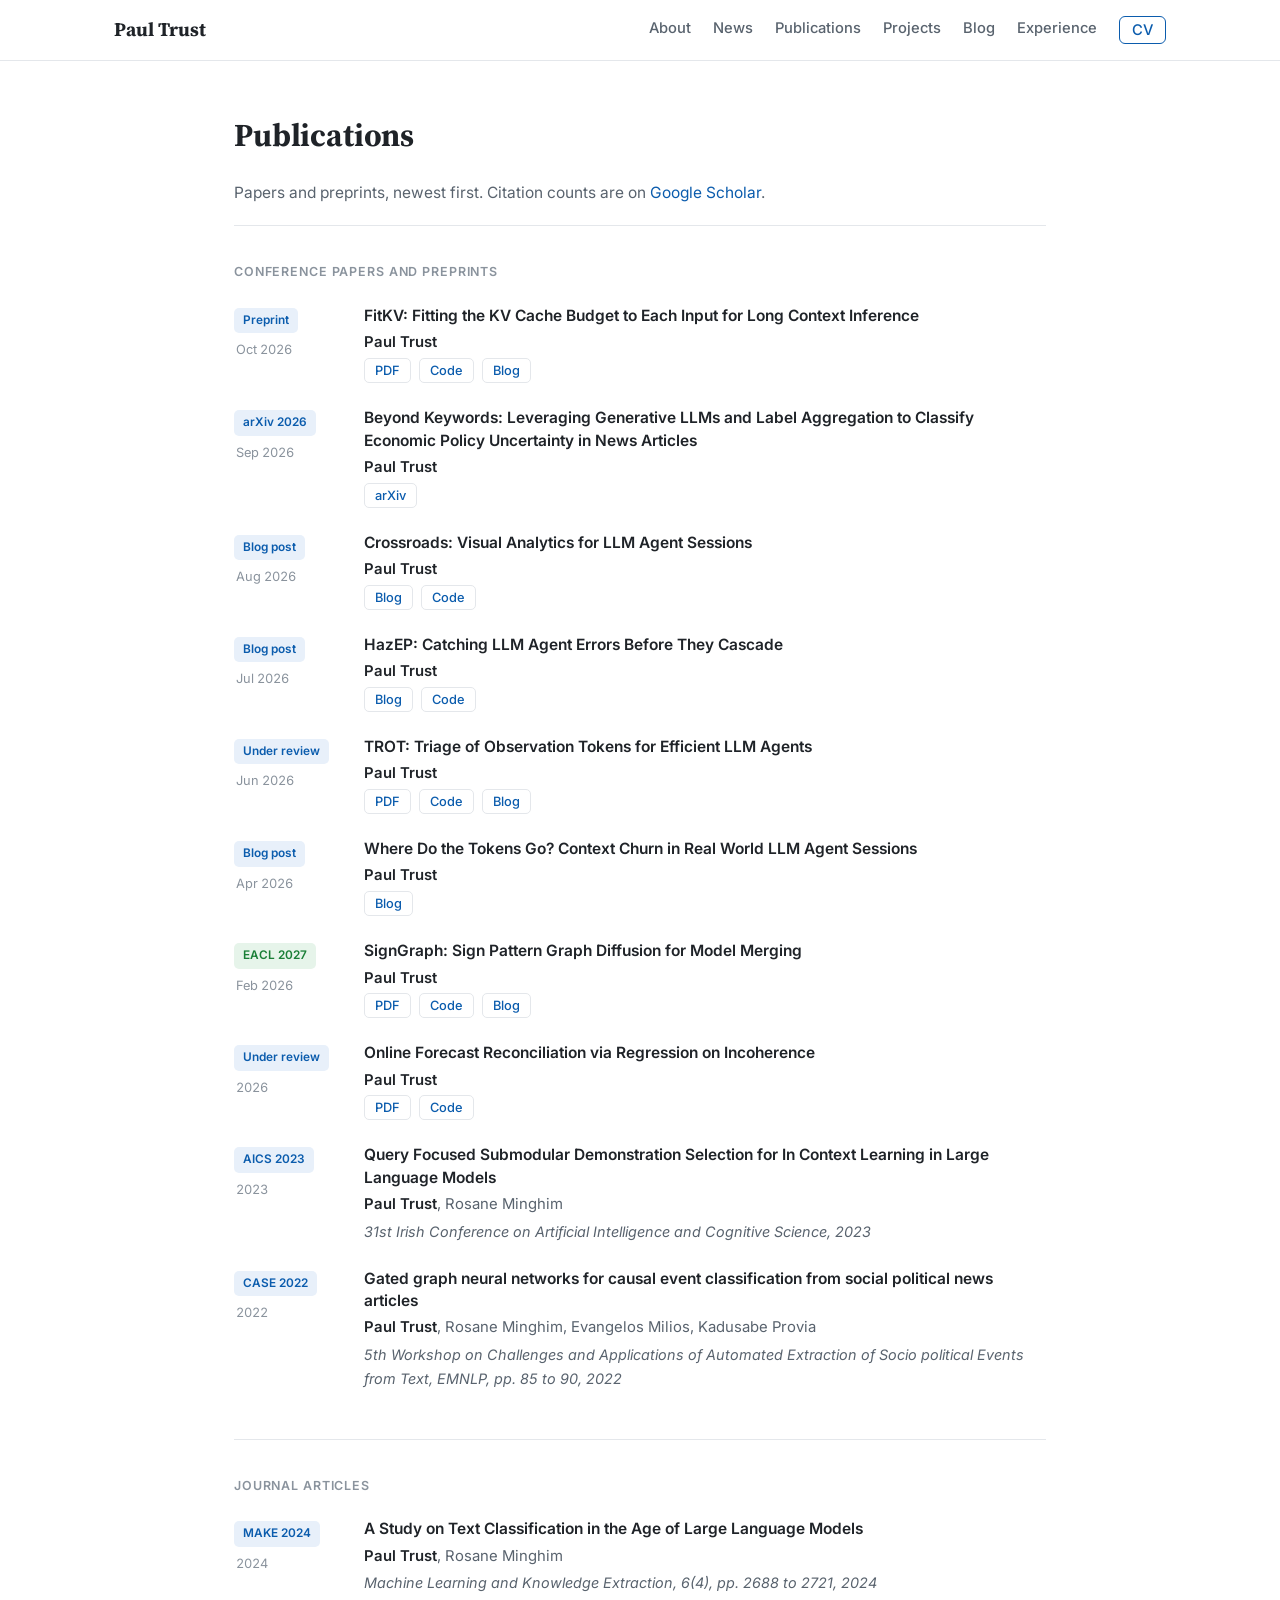
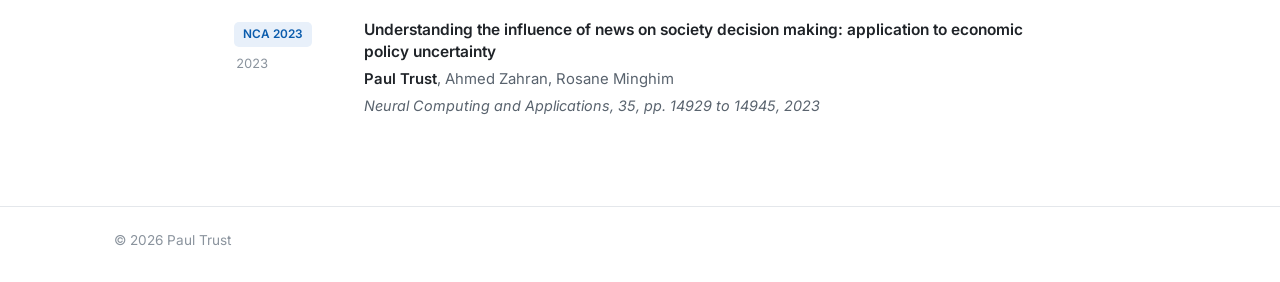
==== commit 1714c327: "Date publications and sort them newest first" ====
--- a/publications.html
+++ b/publications.html
@@ -39,7 +39,55 @@
       <h3>Conference papers and preprints</h3>
       <ol class="pubs">
         <li>
-          <span class="venue-tag accept">EACL 2027</span>
+          <div class="pub-side"><span class="venue-tag">Preprint</span><span class="pub-date">Oct 2026</span></div>
+          <div>
+            <p class="pub-title">FitKV: Fitting the KV Cache Budget to Each Input for Long Context Inference</p>
+            <p class="pub-authors"><strong>Paul Trust</strong></p>
+            <p class="pub-links"><a target="_blank" rel="noopener" href="papers/fitkv.pdf">PDF</a><a target="_blank" rel="noopener" href="https://github.com/paultrust26/FitKV">Code</a><a href="blog/fitkv.html">Blog</a></p>
+          </div>
+        </li>
+        <li>
+          <div class="pub-side"><span class="venue-tag">arXiv 2026</span><span class="pub-date">Sep 2026</span></div>
+          <div>
+            <p class="pub-title">Beyond Keywords: Leveraging Generative LLMs and Label Aggregation to Classify Economic Policy Uncertainty in News Articles</p>
+            <p class="pub-authors"><strong>Paul Trust</strong></p>
+            <p class="pub-links"><a target="_blank" rel="noopener" href="https://arxiv.org/abs/2609.35856">arXiv</a></p>
+          </div>
+        </li>
+        <li>
+          <div class="pub-side"><span class="venue-tag">Blog post</span><span class="pub-date">Aug 2026</span></div>
+          <div>
+            <p class="pub-title">Crossroads: Visual Analytics for LLM Agent Sessions</p>
+            <p class="pub-authors"><strong>Paul Trust</strong></p>
+            <p class="pub-links"><a href="blog/crossroads.html">Blog</a><a target="_blank" rel="noopener" href="https://github.com/paultrust26/crossroads">Code</a></p>
+          </div>
+        </li>
+        <li>
+          <div class="pub-side"><span class="venue-tag">Blog post</span><span class="pub-date">Jul 2026</span></div>
+          <div>
+            <p class="pub-title">HazEP: Catching LLM Agent Errors Before They Cascade</p>
+            <p class="pub-authors"><strong>Paul Trust</strong></p>
+            <p class="pub-links"><a href="blog/hazep.html">Blog</a><a target="_blank" rel="noopener" href="https://github.com/paultrust26/HazEP">Code</a></p>
+          </div>
+        </li>
+        <li>
+          <div class="pub-side"><span class="venue-tag">Under review</span><span class="pub-date">Jun 2026</span></div>
+          <div>
+            <p class="pub-title">TROT: Triage of Observation Tokens for Efficient LLM Agents</p>
+            <p class="pub-authors"><strong>Paul Trust</strong></p>
+            <p class="pub-links"><a target="_blank" rel="noopener" href="https://openreview.net/pdf?id=OgkJ87Gu35">PDF</a><a target="_blank" rel="noopener" href="https://github.com/paultrust26/TROT">Code</a><a href="blog/trot.html">Blog</a></p>
+          </div>
+        </li>
+        <li>
+          <div class="pub-side"><span class="venue-tag">Blog post</span><span class="pub-date">Apr 2026</span></div>
+          <div>
+            <p class="pub-title">Where Do the Tokens Go? Context Churn in Real World LLM Agent Sessions</p>
+            <p class="pub-authors"><strong>Paul Trust</strong></p>
+            <p class="pub-links"><a href="blog/context-churn.html">Blog</a></p>
+          </div>
+        </li>
+        <li>
+          <div class="pub-side"><span class="venue-tag accept">EACL 2027</span><span class="pub-date">Feb 2026</span></div>
           <div>
             <p class="pub-title">SignGraph: Sign Pattern Graph Diffusion for Model Merging</p>
             <p class="pub-authors"><strong>Paul Trust</strong></p>
@@ -47,23 +95,7 @@
           </div>
         </li>
         <li>
-          <span class="venue-tag">Under review</span>
-          <div>
-            <p class="pub-title">TROT: Triage of Observation Tokens for Efficient LLM Agents</p>
-            <p class="pub-authors"><strong>Paul Trust</strong></p>
-            <p class="pub-links"><a target="_blank" rel="noopener" href="https://openreview.net/pdf?id=OgkJ87Gu35">PDF</a><a target="_blank" rel="noopener" href="https://github.com/paultrust26/TROT">Code</a><a href="blog/trot.html">Blog</a></p>
-          </div>
-        </li>
-        <li>
-          <span class="venue-tag">Preprint</span>
-          <div>
-            <p class="pub-title">FitKV: Fitting the KV Cache Budget to Each Input for Long Context Inference</p>
-            <p class="pub-authors"><strong>Paul Trust</strong></p>
-            <p class="pub-links"><a target="_blank" rel="noopener" href="papers/fitkv.pdf">PDF</a><a target="_blank" rel="noopener" href="https://github.com/paultrust26/FitKV">Code</a><a href="blog/fitkv.html">Blog</a></p>
-          </div>
-        </li>
-        <li>
-          <span class="venue-tag">Under review</span>
+          <div class="pub-side"><span class="venue-tag">Under review</span><span class="pub-date">2026</span></div>
           <div>
             <p class="pub-title">Online Forecast Reconciliation via Regression on Incoherence</p>
             <p class="pub-authors"><strong>Paul Trust</strong></p>
@@ -71,39 +103,7 @@
           </div>
         </li>
         <li>
-          <span class="venue-tag">Blog post</span>
-          <div>
-            <p class="pub-title">HazEP: Catching LLM Agent Errors Before They Cascade</p>
-            <p class="pub-authors"><strong>Paul Trust</strong></p>
-            <p class="pub-links"><a href="blog/hazep.html">Blog</a><a target="_blank" rel="noopener" href="https://github.com/paultrust26/HazEP">Code</a></p>
-          </div>
-        </li>
-        <li>
-          <span class="venue-tag">Blog post</span>
-          <div>
-            <p class="pub-title">Crossroads: Visual Analytics for LLM Agent Sessions</p>
-            <p class="pub-authors"><strong>Paul Trust</strong></p>
-            <p class="pub-links"><a href="blog/crossroads.html">Blog</a><a target="_blank" rel="noopener" href="https://github.com/paultrust26/crossroads">Code</a></p>
-          </div>
-        </li>
-        <li>
-          <span class="venue-tag">Blog post</span>
-          <div>
-            <p class="pub-title">Where Do the Tokens Go? Context Churn in Real World LLM Agent Sessions</p>
-            <p class="pub-authors"><strong>Paul Trust</strong></p>
-            <p class="pub-links"><a href="blog/context-churn.html">Blog</a></p>
-          </div>
-        </li>
-        <li>
-          <span class="venue-tag">arXiv 2026</span>
-          <div>
-            <p class="pub-title">Beyond Keywords: Leveraging Generative LLMs and Label Aggregation to Classify Economic Policy Uncertainty in News Articles</p>
-            <p class="pub-authors"><strong>Paul Trust</strong></p>
-            <p class="pub-links"><a target="_blank" rel="noopener" href="https://arxiv.org/abs/2609.35856">arXiv</a></p>
-          </div>
-        </li>
-        <li>
-          <span class="venue-tag">AICS 2023</span>
+          <div class="pub-side"><span class="venue-tag">AICS 2023</span><span class="pub-date">2023</span></div>
           <div>
             <p class="pub-title">Query Focused Submodular Demonstration Selection for In Context Learning in Large Language Models</p>
             <p class="pub-authors"><strong>Paul Trust</strong>, Rosane Minghim</p>
@@ -111,7 +111,7 @@
           </div>
         </li>
         <li>
-          <span class="venue-tag">CASE 2022</span>
+          <div class="pub-side"><span class="venue-tag">CASE 2022</span><span class="pub-date">2022</span></div>
           <div>
             <p class="pub-title">Gated graph neural networks for causal event classification from social political news articles</p>
             <p class="pub-authors"><strong>Paul Trust</strong>, Rosane Minghim, Evangelos Milios, Kadusabe Provia</p>
@@ -125,7 +125,7 @@
       <h3>Journal articles</h3>
       <ol class="pubs">
         <li>
-          <span class="venue-tag">MAKE 2024</span>
+          <div class="pub-side"><span class="venue-tag">MAKE 2024</span><span class="pub-date">2024</span></div>
           <div>
             <p class="pub-title">A Study on Text Classification in the Age of Large Language Models</p>
             <p class="pub-authors"><strong>Paul Trust</strong>, Rosane Minghim</p>
@@ -133,7 +133,7 @@
           </div>
         </li>
         <li>
-          <span class="venue-tag">NCA 2023</span>
+          <div class="pub-side"><span class="venue-tag">NCA 2023</span><span class="pub-date">2023</span></div>
           <div>
             <p class="pub-title">Understanding the influence of news on society decision making: application to economic policy uncertainty</p>
             <p class="pub-authors"><strong>Paul Trust</strong>, Ahmed Zahran, Rosane Minghim</p>
--- a/style.css
+++ b/style.css
@@ -485,3 +485,7 @@
 }
 .res-btn:hover { border-color: var(--accent); color: var(--accent); text-decoration: none; }
 .table-cap { color: var(--muted); font-size: 0.86rem !important; line-height: 1.5 !important; margin: 8px 0 0 !important; }
+.pub-side { display: flex; flex-direction: column; align-items: flex-start; gap: 6px; }
+.pub-side .venue-tag { margin-top: 3px; }
+.pub-date { font-size: 0.8rem; color: var(--faint); font-variant-numeric: tabular-nums; padding-left: 2px; }
+@media (max-width: 560px) { .pub-side { flex-direction: row; align-items: center; gap: 10px; } }
